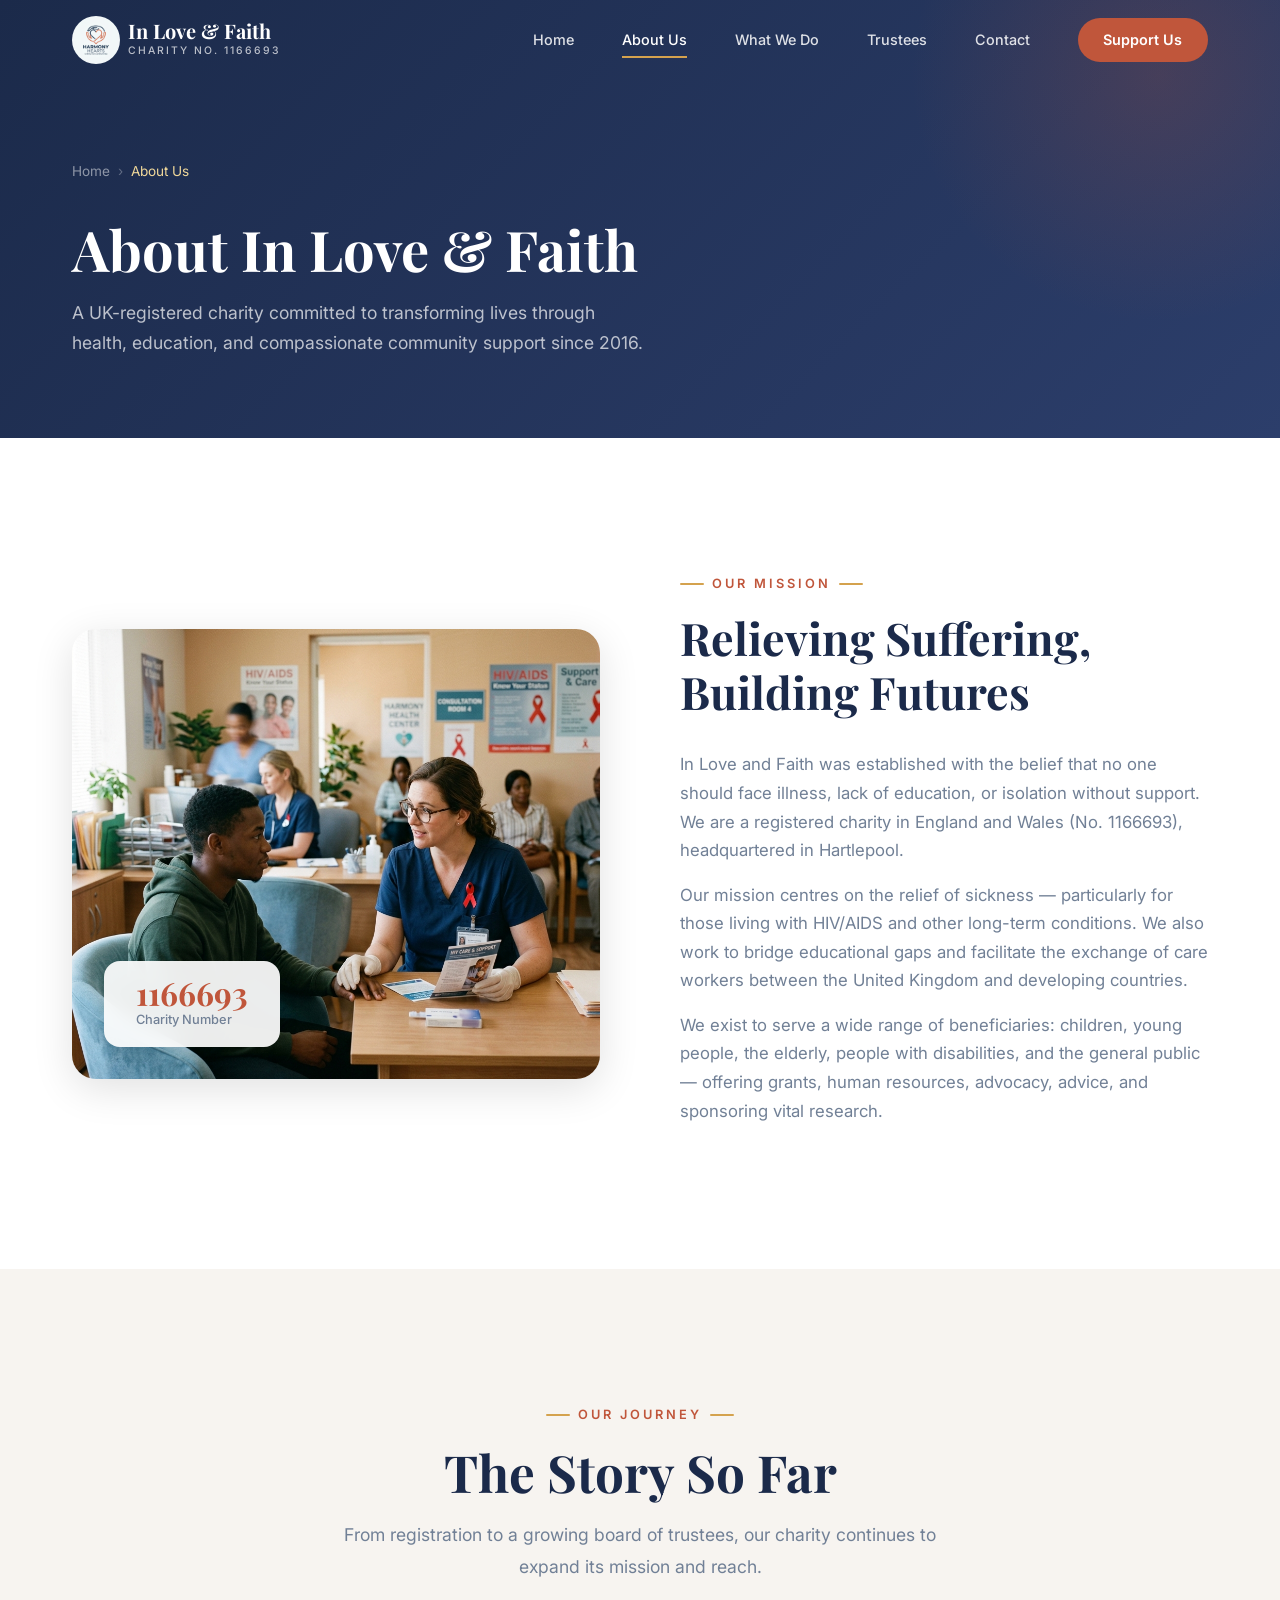
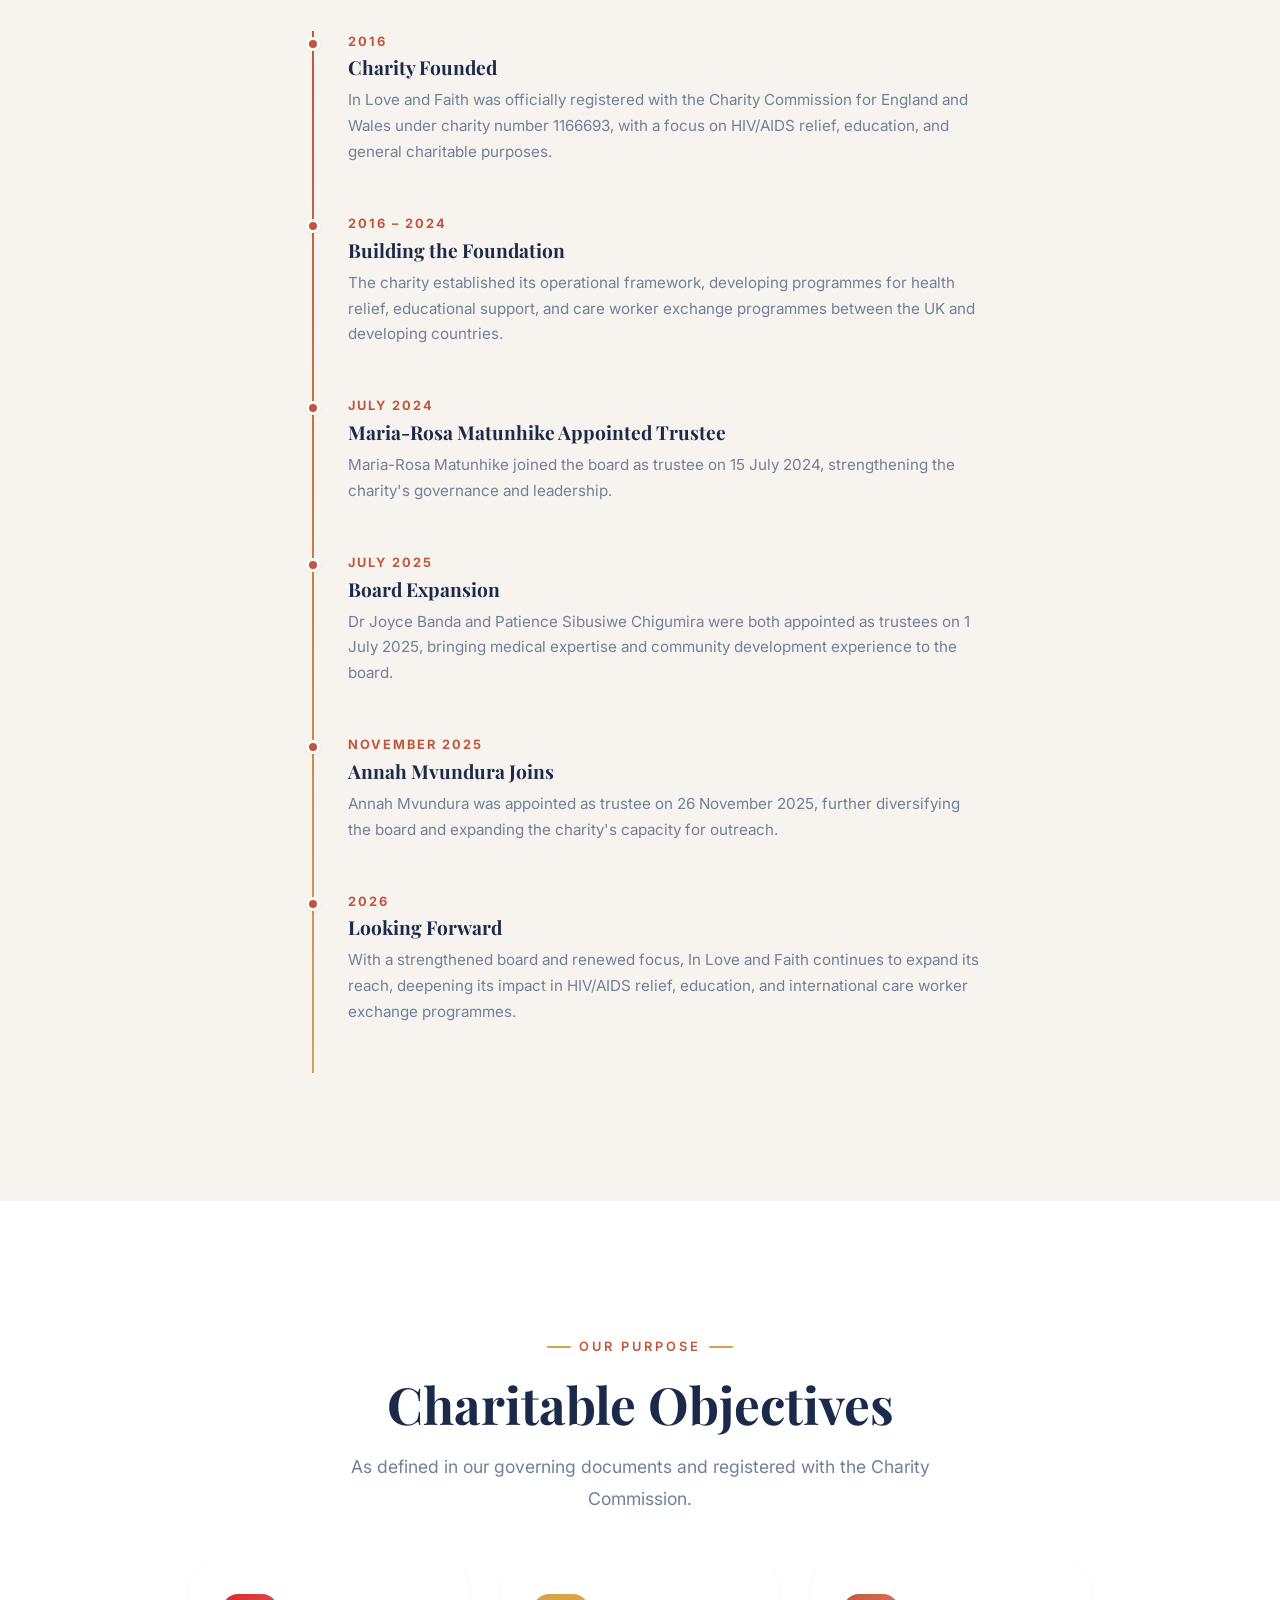
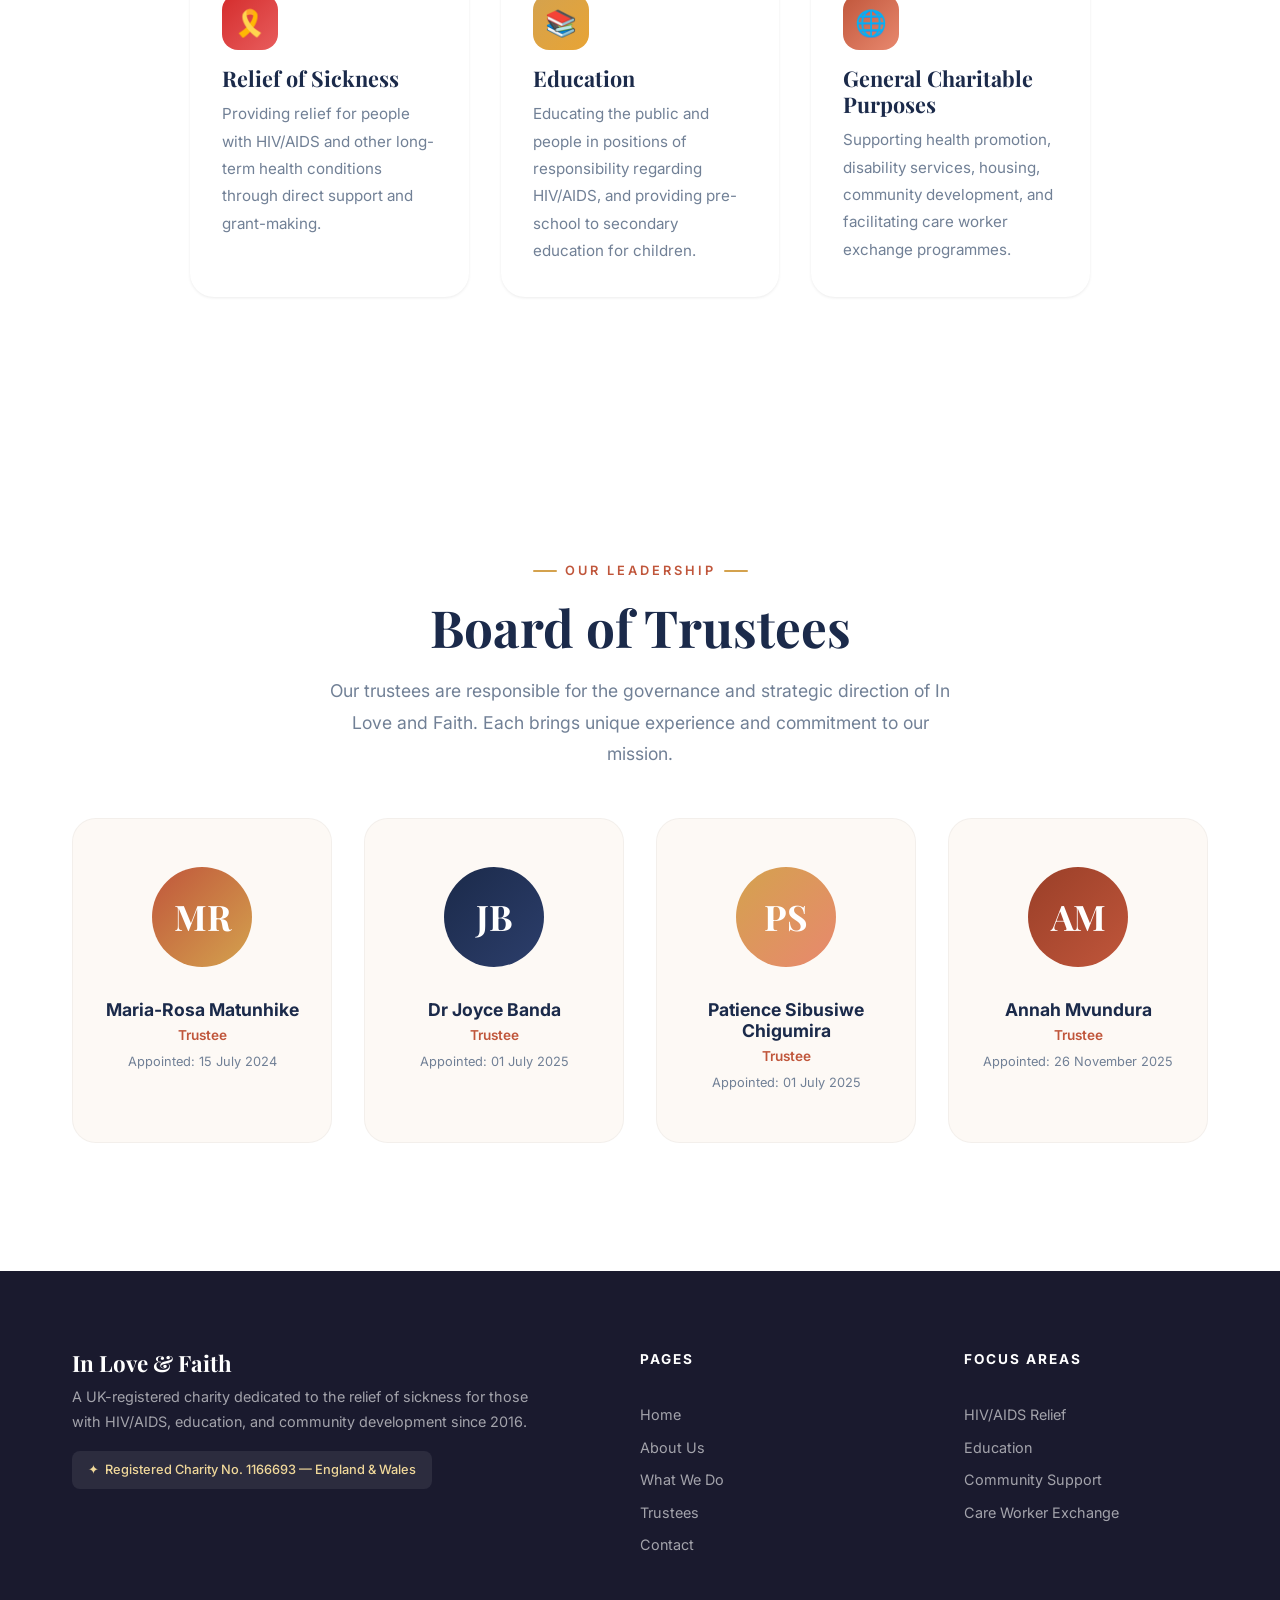
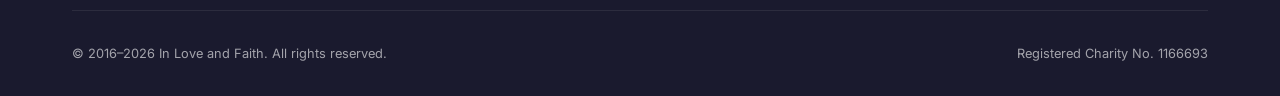
==== about.html @ b2161f46 "first commit" ====
<!DOCTYPE html>
<html lang="en">
<head>
  <meta charset="UTF-8">
  <meta name="viewport" content="width=device-width, initial-scale=1.0">
  <title>About Us — In Love and Faith | Charity 1166693</title>
  <meta name="description" content="Learn about In Love and Faith, a UK-registered charity (No. 1166693) founded in 2016, dedicated to HIV/AIDS relief, education, and community development.">
  <link rel="icon" href="images/logo.png" type="image/png">
  <link rel="stylesheet" href="css/style.css">
</head>
<body>

  <!-- ========== HEADER ========== -->
  <header class="header scrolled" id="header">
    <div class="container">
      <a href="index.html" class="logo">
        <img src="images/logo.png" alt="In Love and Faith Logo">
        <span class="logo-text">
          <span class="logo-name">In Love &amp; Faith</span>
          <span class="logo-tagline">Charity No. 1166693</span>
        </span>
      </a>

      <nav class="nav-links" id="nav-links">
        <a href="index.html">Home</a>
        <a href="about.html" class="active">About Us</a>
        <a href="index.html#what-we-do">What We Do</a>
        <a href="index.html#trustees">Trustees</a>
        <a href="contact.html">Contact</a>
        <a href="contact.html" class="nav-cta">Support Us</a>
      </nav>

      <div class="hamburger" id="hamburger" aria-label="Toggle navigation">
        <span></span>
        <span></span>
        <span></span>
      </div>
    </div>
  </header>

  <!-- ========== PAGE HERO ========== -->
  <section class="page-hero">
    <div class="container">
      <div class="breadcrumb">
        <a href="index.html">Home</a>
        <span class="sep">›</span>
        <span class="current">About Us</span>
      </div>
      <h1>About In Love &amp; Faith</h1>
      <p>A UK-registered charity committed to transforming lives through health, education, and compassionate community support since 2016.</p>
    </div>
  </section>

  <!-- ========== MISSION ========== -->
  <section class="about section-padding">
    <div class="container">
      <div class="about-grid">
        <div class="about-image fade-in-left">
          <img src="images/health-relief.png" alt="Healthcare workers providing HIV/AIDS support">
          <div class="about-image-badge">
            <div class="number">1166693</div>
            <div class="label">Charity Number</div>
          </div>
        </div>

        <div class="about-text fade-in-right">
          <span class="section-label">Our Mission</span>
          <h2>Relieving Suffering, Building Futures</h2>
          <p>In Love and Faith was established with the belief that no one should face illness, lack of education, or isolation without support. We are a registered charity in England and Wales (No. 1166693), headquartered in Hartlepool.</p>

          <p>Our mission centres on the relief of sickness — particularly for those living with HIV/AIDS and other long-term conditions. We also work to bridge educational gaps and facilitate the exchange of care workers between the United Kingdom and developing countries.</p>

          <p>We exist to serve a wide range of beneficiaries: children, young people, the elderly, people with disabilities, and the general public — offering grants, human resources, advocacy, advice, and sponsoring vital research.</p>
        </div>
      </div>
    </div>
  </section>

  <!-- ========== OUR STORY TIMELINE ========== -->
  <section class="section-padding" style="background: var(--clr-light);">
    <div class="container">
      <div class="text-center">
        <span class="section-label">Our Journey</span>
        <h2 class="section-title">The Story So Far</h2>
        <p class="section-subtitle">From registration to a growing board of trustees, our charity continues to expand its mission and reach.</p>
      </div>

      <div style="max-width: 680px; margin: 0 auto;">
        <div class="timeline">
          <div class="timeline-item fade-in">
            <div class="year">2016</div>
            <h3>Charity Founded</h3>
            <p>In Love and Faith was officially registered with the Charity Commission for England and Wales under charity number 1166693, with a focus on HIV/AIDS relief, education, and general charitable purposes.</p>
          </div>

          <div class="timeline-item fade-in">
            <div class="year">2016 – 2024</div>
            <h3>Building the Foundation</h3>
            <p>The charity established its operational framework, developing programmes for health relief, educational support, and care worker exchange programmes between the UK and developing countries.</p>
          </div>

          <div class="timeline-item fade-in">
            <div class="year">July 2024</div>
            <h3>Maria-Rosa Matunhike Appointed Trustee</h3>
            <p>Maria-Rosa Matunhike joined the board as trustee on 15 July 2024, strengthening the charity's governance and leadership.</p>
          </div>

          <div class="timeline-item fade-in">
            <div class="year">July 2025</div>
            <h3>Board Expansion</h3>
            <p>Dr Joyce Banda and Patience Sibusiwe Chigumira were both appointed as trustees on 1 July 2025, bringing medical expertise and community development experience to the board.</p>
          </div>

          <div class="timeline-item fade-in">
            <div class="year">November 2025</div>
            <h3>Annah Mvundura Joins</h3>
            <p>Annah Mvundura was appointed as trustee on 26 November 2025, further diversifying the board and expanding the charity's capacity for outreach.</p>
          </div>

          <div class="timeline-item fade-in">
            <div class="year">2026</div>
            <h3>Looking Forward</h3>
            <p>With a strengthened board and renewed focus, In Love and Faith continues to expand its reach, deepening its impact in HIV/AIDS relief, education, and international care worker exchange programmes.</p>
          </div>
        </div>
      </div>
    </div>
  </section>

  <!-- ========== CHARITABLE OBJECTIVES ========== -->
  <section class="section-padding" style="background: var(--clr-white);">
    <div class="container">
      <div class="text-center">
        <span class="section-label">Our Purpose</span>
        <h2 class="section-title">Charitable Objectives</h2>
        <p class="section-subtitle">As defined in our governing documents and registered with the Charity Commission.</p>
      </div>

      <div class="pillars-grid stagger-children" style="max-width: 900px; margin: 0 auto;">
        <div class="pillar-card fade-in" style="overflow: visible;">
          <div class="pillar-card-body" style="padding-top: var(--space-lg);">
            <div style="width:56px;height:56px;border-radius:16px;background:linear-gradient(135deg,var(--clr-red-ribbon),#e85d5d);display:flex;align-items:center;justify-content:center;font-size:1.6rem;margin-bottom:var(--space-md);color:#fff;">🎗️</div>
            <h3>Relief of Sickness</h3>
            <p>Providing relief for people with HIV/AIDS and other long-term health conditions through direct support and grant-making.</p>
          </div>
        </div>

        <div class="pillar-card fade-in" style="overflow: visible;">
          <div class="pillar-card-body" style="padding-top: var(--space-lg);">
            <div style="width:56px;height:56px;border-radius:16px;background:linear-gradient(135deg,var(--clr-gold),#E8A435);display:flex;align-items:center;justify-content:center;font-size:1.6rem;margin-bottom:var(--space-md);color:#fff;">📚</div>
            <h3>Education</h3>
            <p>Educating the public and people in positions of responsibility regarding HIV/AIDS, and providing pre-school to secondary education for children.</p>
          </div>
        </div>

        <div class="pillar-card fade-in" style="overflow: visible;">
          <div class="pillar-card-body" style="padding-top: var(--space-lg);">
            <div style="width:56px;height:56px;border-radius:16px;background:linear-gradient(135deg,var(--clr-terracotta),var(--clr-terracotta-lt));display:flex;align-items:center;justify-content:center;font-size:1.6rem;margin-bottom:var(--space-md);color:#fff;">🌐</div>
            <h3>General Charitable Purposes</h3>
            <p>Supporting health promotion, disability services, housing, community development, and facilitating care worker exchange programmes.</p>
          </div>
        </div>
      </div>
    </div>
  </section>

  <!-- ========== TRUSTEES (DETAILED) ========== -->
  <section class="trustees section-padding" id="trustees">
    <div class="container">
      <div class="text-center">
        <span class="section-label">Our Leadership</span>
        <h2 class="section-title">Board of Trustees</h2>
        <p class="section-subtitle">Our trustees are responsible for the governance and strategic direction of In Love and Faith. Each brings unique experience and commitment to our mission.</p>
      </div>

      <div class="trustees-grid stagger-children">
        <div class="trustee-card fade-in">
          <div class="trustee-avatar t1">MR</div>
          <h3>Maria-Rosa Matunhike</h3>
          <div class="trustee-role">Trustee</div>
          <div class="trustee-date">Appointed: 15 July 2024</div>
        </div>

        <div class="trustee-card fade-in">
          <div class="trustee-avatar t2">JB</div>
          <h3>Dr Joyce Banda</h3>
          <div class="trustee-role">Trustee</div>
          <div class="trustee-date">Appointed: 01 July 2025</div>
        </div>

        <div class="trustee-card fade-in">
          <div class="trustee-avatar t3">PS</div>
          <h3>Patience Sibusiwe Chigumira</h3>
          <div class="trustee-role">Trustee</div>
          <div class="trustee-date">Appointed: 01 July 2025</div>
        </div>

        <div class="trustee-card fade-in">
          <div class="trustee-avatar t4">AM</div>
          <h3>Annah Mvundura</h3>
          <div class="trustee-role">Trustee</div>
          <div class="trustee-date">Appointed: 26 November 2025</div>
        </div>
      </div>
    </div>
  </section>

  <!-- ========== FOOTER ========== -->
  <footer class="footer">
    <div class="container">
      <div class="footer-content">
        <div class="footer-brand">
          <div class="logo-name">In Love &amp; Faith</div>
          <p>A UK-registered charity dedicated to the relief of sickness for those with HIV/AIDS, education, and community development since 2016.</p>
          <div class="charity-badge">
            ✦ &nbsp;Registered Charity No. 1166693 — England &amp; Wales
          </div>
        </div>

        <div class="footer-nav">
          <h4>Pages</h4>
          <div class="footer-links">
            <a href="index.html">Home</a>
            <a href="about.html">About Us</a>
            <a href="index.html#what-we-do">What We Do</a>
            <a href="index.html#trustees">Trustees</a>
            <a href="contact.html">Contact</a>
          </div>
        </div>

        <div class="footer-nav">
          <h4>Focus Areas</h4>
          <div class="footer-links">
            <a href="index.html#what-we-do">HIV/AIDS Relief</a>
            <a href="index.html#what-we-do">Education</a>
            <a href="index.html#what-we-do">Community Support</a>
            <a href="index.html#what-we-do">Care Worker Exchange</a>
          </div>
        </div>
      </div>

      <div class="footer-bottom">
        <p>&copy; 2016–2026 In Love and Faith. All rights reserved.</p>
        <p>Registered Charity No. 1166693</p>
      </div>
    </div>
  </footer>

  <script src="js/main.js"></script>
</body>
</html>
---- css/style.css ----
/* ===================================================
   IN LOVE AND FAITH — Main Stylesheet
   Charity No. 1166693
   =================================================== */

/* ---------- Google Font ---------- */
@import url('https://fonts.googleapis.com/css2?family=Inter:wght@300;400;500;600;700;800;900&family=Playfair+Display:ital,wght@0,400;0,700;1,400&display=swap');

/* ---------- CSS Custom Properties ---------- */
:root {
  /* Brand colours */
  --clr-terracotta:    #C0563B;
  --clr-terracotta-dk: #9A3F28;
  --clr-terracotta-lt: #E8886E;
  --clr-gold:          #D4A24E;
  --clr-gold-lt:       #F0D89A;
  --clr-navy:          #1B2A4A;
  --clr-navy-lt:       #2C3E6B;
  --clr-slate:         #4A5568;
  --clr-light:         #F7F4F0;
  --clr-white:         #FFFFFF;
  --clr-off-white:     #FDF9F5;
  --clr-dark:          #1A1A2E;
  --clr-text:          #2D3748;
  --clr-text-light:    #718096;
  --clr-red-ribbon:    #D42C2C;

  /* Typography */
  --ff-body:    'Inter', -apple-system, BlinkMacSystemFont, sans-serif;
  --ff-heading: 'Playfair Display', Georgia, serif;

  /* Spacing */
  --space-xs:  0.25rem;
  --space-sm:  0.5rem;
  --space-md:  1rem;
  --space-lg:  2rem;
  --space-xl:  3rem;
  --space-2xl: 5rem;
  --space-3xl: 8rem;

  /* Layout */
  --max-width: 1200px;
  --radius-sm: 8px;
  --radius-md: 16px;
  --radius-lg: 24px;
  --radius-xl: 32px;

  /* Shadows */
  --shadow-sm:  0 1px 3px rgba(0,0,0,.08);
  --shadow-md:  0 4px 20px rgba(0,0,0,.1);
  --shadow-lg:  0 10px 40px rgba(0,0,0,.12);
  --shadow-glow: 0 0 30px rgba(192,86,59,.15);

  /* Transitions */
  --ease-out: cubic-bezier(.22,1,.36,1);
  --transition: 0.35s var(--ease-out);
}

/* ---------- Reset & Base ---------- */
*,
*::before,
*::after {
  margin: 0;
  padding: 0;
  box-sizing: border-box;
}

html {
  scroll-behavior: smooth;
  scroll-padding-top: 80px;
  font-size: 16px;
  overflow-x: hidden;
}

body {
  font-family: var(--ff-body);
  color: var(--clr-text);
  background: var(--clr-off-white);
  line-height: 1.7;
  -webkit-font-smoothing: antialiased;
  overflow-x: hidden;
}

*,
*::before,
*::after {
  max-width: 100vw;
}

img {
  max-width: 100%;
  height: auto;
  display: block;
}

a {
  text-decoration: none;
  color: inherit;
  transition: color var(--transition);
}

ul { list-style: none; }

h1, h2, h3, h4, h5, h6 {
  font-family: var(--ff-heading);
  line-height: 1.2;
  color: var(--clr-navy);
}

/* ---------- Utility ---------- */
.container {
  width: 100%;
  max-width: var(--max-width);
  margin: 0 auto;
  padding: 0 var(--space-lg);
}

.section-padding {
  padding: var(--space-3xl) 0;
}

.text-center { text-align: center; }

.section-label {
  display: inline-flex;
  align-items: center;
  gap: var(--space-sm);
  font-family: var(--ff-body);
  font-size: 0.8rem;
  font-weight: 600;
  letter-spacing: 3px;
  text-transform: uppercase;
  color: var(--clr-terracotta);
  margin-bottom: var(--space-md);
}

.section-label::before,
.section-label::after {
  content: '';
  width: 24px;
  height: 2px;
  background: var(--clr-gold);
  border-radius: 2px;
}

.section-title {
  font-size: clamp(2rem, 4.5vw, 3.2rem);
  margin-bottom: var(--space-md);
  color: var(--clr-navy);
}

.section-subtitle {
  font-family: var(--ff-body);
  font-size: 1.1rem;
  font-weight: 400;
  color: var(--clr-text-light);
  max-width: 640px;
  margin: 0 auto var(--space-xl);
  line-height: 1.8;
}

/* ---------- Buttons ---------- */
.btn {
  display: inline-flex;
  align-items: center;
  gap: var(--space-sm);
  padding: 0.85rem 2rem;
  border-radius: 50px;
  font-family: var(--ff-body);
  font-weight: 600;
  font-size: 0.95rem;
  letter-spacing: 0.5px;
  cursor: pointer;
  border: none;
  transition: all var(--transition);
  position: relative;
  overflow: hidden;
}

.btn-primary {
  background: linear-gradient(135deg, var(--clr-terracotta), var(--clr-terracotta-dk));
  color: var(--clr-white);
  box-shadow: 0 4px 15px rgba(192,86,59,.35);
}

.btn-primary:hover {
  transform: translateY(-2px);
  box-shadow: 0 8px 25px rgba(192,86,59,.45);
}

.btn-outline {
  background: transparent;
  color: var(--clr-white);
  border: 2px solid rgba(255,255,255,.5);
}

.btn-outline:hover {
  background: rgba(255,255,255,.15);
  border-color: var(--clr-white);
}

.btn-secondary {
  background: var(--clr-navy);
  color: var(--clr-white);
}

.btn-secondary:hover {
  background: var(--clr-navy-lt);
  transform: translateY(-2px);
}

/* =============================================
   HEADER / NAVIGATION
   ============================================= */
.header {
  position: fixed;
  top: 0;
  left: 0;
  width: 100%;
  z-index: 1000;
  transition: all var(--transition);
  padding: var(--space-md) 0;
}

.header.scrolled {
  background: rgba(255,255,255,.92);
  backdrop-filter: blur(20px);
  -webkit-backdrop-filter: blur(20px);
  box-shadow: var(--shadow-sm);
  padding: var(--space-sm) 0;
}

.header .container {
  display: flex;
  justify-content: space-between;
  align-items: center;
}

.logo {
  display: flex;
  align-items: center;
  gap: var(--space-sm);
  z-index: 1001;
}

.logo img {
  height: 48px;
  width: 48px;
  object-fit: contain;
  border-radius: 50%;
}

.logo-text {
  display: flex;
  flex-direction: column;
}

.logo-name {
  font-family: var(--ff-heading);
  font-size: 1.25rem;
  font-weight: 700;
  color: var(--clr-white);
  line-height: 1.1;
  transition: color var(--transition);
}

.logo-tagline {
  font-size: 0.65rem;
  font-weight: 500;
  letter-spacing: 2px;
  text-transform: uppercase;
  color: rgba(255,255,255,.7);
  transition: color var(--transition);
}

.header.scrolled .logo-name {
  color: var(--clr-navy);
}

.header.scrolled .logo-tagline {
  color: var(--clr-text-light);
}

.nav-links {
  display: flex;
  align-items: center;
  gap: var(--space-xl);
}

.nav-links a {
  font-size: 0.9rem;
  font-weight: 500;
  color: rgba(255,255,255,.85);
  position: relative;
  padding: var(--space-xs) 0;
  transition: color var(--transition);
}

.nav-links a::after {
  content: '';
  position: absolute;
  bottom: -2px;
  left: 0;
  width: 0;
  height: 2px;
  background: var(--clr-gold);
  transition: width var(--transition);
}

.nav-links a:hover,
.nav-links a.active {
  color: var(--clr-white);
}

.nav-links a:hover::after,
.nav-links a.active::after {
  width: 100%;
}

.header.scrolled .nav-links a {
  color: var(--clr-slate);
}

.header.scrolled .nav-links a:hover,
.header.scrolled .nav-links a.active {
  color: var(--clr-terracotta);
}

.nav-cta {
  padding: 0.6rem 1.6rem !important;
  background: var(--clr-terracotta) !important;
  color: var(--clr-white) !important;
  border-radius: 50px;
  font-weight: 600 !important;
}

.nav-cta::after { display: none !important; }

.nav-cta:hover {
  background: var(--clr-terracotta-dk) !important;
  transform: translateY(-1px);
}

/* Mobile hamburger */
.hamburger {
  display: none;
  flex-direction: column;
  gap: 5px;
  cursor: pointer;
  z-index: 1001;
  padding: 8px;
}

.hamburger span {
  display: block;
  width: 26px;
  height: 2.5px;
  background: var(--clr-white);
  border-radius: 3px;
  transition: all var(--transition);
}

.header.scrolled .hamburger span {
  background: var(--clr-navy);
}

.hamburger.active span:nth-child(1) {
  transform: translateY(7.5px) rotate(45deg);
}
.hamburger.active span:nth-child(2) {
  opacity: 0;
}
.hamburger.active span:nth-child(3) {
  transform: translateY(-7.5px) rotate(-45deg);
}

/* =============================================
   HERO SECTION
   ============================================= */
.hero {
  position: relative;
  min-height: 100vh;
  display: flex;
  align-items: center;
  overflow: hidden;
  background: var(--clr-navy);
}

.hero-bg {
  position: absolute;
  inset: 0;
  z-index: 0;
}

.hero-bg img {
  width: 100%;
  height: 100%;
  object-fit: cover;
  filter: brightness(0.4);
}

.hero-overlay {
  position: absolute;
  inset: 0;
  background: linear-gradient(
    135deg,
    rgba(27,42,74,.85) 0%,
    rgba(192,86,59,.4) 100%
  );
  z-index: 1;
}

.hero-content {
  position: relative;
  z-index: 2;
  max-width: 700px;
  padding: var(--space-3xl) 0;
}

.hero-badge {
  display: inline-flex;
  align-items: center;
  gap: var(--space-sm);
  background: rgba(255,255,255,.12);
  backdrop-filter: blur(10px);
  border: 1px solid rgba(255,255,255,.15);
  padding: 0.5rem 1.2rem;
  border-radius: 50px;
  font-size: 0.8rem;
  font-weight: 500;
  color: var(--clr-gold-lt);
  margin-bottom: var(--space-lg);
  letter-spacing: 1px;
}

.hero-badge .dot {
  width: 8px;
  height: 8px;
  background: var(--clr-gold);
  border-radius: 50%;
  animation: pulse-dot 2s infinite;
}

@keyframes pulse-dot {
  0%, 100% { opacity: 1; transform: scale(1); }
  50% { opacity: .5; transform: scale(1.3); }
}

.hero h1 {
  font-size: clamp(2.5rem, 6vw, 4.2rem);
  color: var(--clr-white);
  margin-bottom: var(--space-lg);
  line-height: 1.15;
}

.hero h1 .highlight {
  color: var(--clr-gold-lt);
  position: relative;
}

.hero p {
  font-size: 1.15rem;
  color: rgba(255,255,255,.8);
  line-height: 1.9;
  margin-bottom: var(--space-xl);
  max-width: 560px;
}

.hero-buttons {
  display: flex;
  gap: var(--space-md);
  flex-wrap: wrap;
}

.hero-stats {
  position: relative;
  z-index: 2;
  display: flex;
  gap: var(--space-xl);
  margin-top: var(--space-2xl);
  padding-top: var(--space-xl);
  border-top: 1px solid rgba(255,255,255,.15);
}

.stat-item {
  text-align: center;
}

.stat-number {
  font-family: var(--ff-heading);
  font-size: 2.5rem;
  font-weight: 700;
  color: var(--clr-gold-lt);
  line-height: 1;
  margin-bottom: var(--space-xs);
}

.stat-label {
  font-size: 0.8rem;
  font-weight: 500;
  color: rgba(255,255,255,.6);
  text-transform: uppercase;
  letter-spacing: 1.5px;
}

/* Scroll indicator */
.scroll-indicator {
  position: absolute;
  bottom: 2rem;
  left: 50%;
  transform: translateX(-50%);
  z-index: 2;
  display: flex;
  flex-direction: column;
  align-items: center;
  gap: var(--space-sm);
  color: rgba(255,255,255,.5);
  font-size: 0.7rem;
  letter-spacing: 2px;
  text-transform: uppercase;
  animation: float 3s ease-in-out infinite;
}

.scroll-indicator .mouse {
  width: 24px;
  height: 38px;
  border: 2px solid rgba(255,255,255,.3);
  border-radius: 12px;
  position: relative;
}

.scroll-indicator .mouse::before {
  content: '';
  position: absolute;
  top: 6px;
  left: 50%;
  transform: translateX(-50%);
  width: 3px;
  height: 8px;
  background: rgba(255,255,255,.5);
  border-radius: 3px;
  animation: scroll-wheel 2s ease infinite;
}

@keyframes scroll-wheel {
  0% { transform: translateX(-50%) translateY(0); opacity: 1; }
  100% { transform: translateX(-50%) translateY(12px); opacity: 0; }
}

@keyframes float {
  0%, 100% { transform: translateX(-50%) translateY(0); }
  50% { transform: translateX(-50%) translateY(-8px); }
}

/* =============================================
   ABOUT SECTION
   ============================================= */
.about {
  background: var(--clr-white);
}

.about-grid {
  display: grid;
  grid-template-columns: 1fr 1fr;
  gap: var(--space-2xl);
  align-items: center;
}

.about-image {
  position: relative;
  border-radius: var(--radius-lg);
  overflow: hidden;
  box-shadow: var(--shadow-lg);
}

.about-image img {
  width: 100%;
  height: 450px;
  object-fit: cover;
  transition: transform 0.6s var(--ease-out);
}

.about-image:hover img {
  transform: scale(1.03);
}

.about-image-badge {
  position: absolute;
  bottom: var(--space-lg);
  left: var(--space-lg);
  background: rgba(255,255,255,.92);
  backdrop-filter: blur(10px);
  padding: var(--space-md) var(--space-lg);
  border-radius: var(--radius-md);
  box-shadow: var(--shadow-md);
}

.about-image-badge .number {
  font-family: var(--ff-heading);
  font-size: 2rem;
  font-weight: 700;
  color: var(--clr-terracotta);
  line-height: 1;
}

.about-image-badge .label {
  font-size: 0.8rem;
  color: var(--clr-text-light);
  font-weight: 500;
}

.about-text h2 {
  font-size: clamp(1.8rem, 3.5vw, 2.8rem);
  margin-bottom: var(--space-lg);
}

.about-text p {
  color: var(--clr-text-light);
  margin-bottom: var(--space-md);
  font-size: 1.05rem;
}

.about-features {
  display: grid;
  grid-template-columns: 1fr 1fr;
  gap: var(--space-md);
  margin-top: var(--space-xl);
}

.about-feature {
  display: flex;
  align-items: flex-start;
  gap: var(--space-md);
  padding: var(--space-md);
  border-radius: var(--radius-sm);
  transition: background var(--transition);
}

.about-feature:hover {
  background: var(--clr-light);
}

.about-feature-icon {
  width: 44px;
  height: 44px;
  border-radius: 12px;
  display: flex;
  align-items: center;
  justify-content: center;
  font-size: 1.3rem;
  flex-shrink: 0;
  background: linear-gradient(135deg, var(--clr-terracotta), var(--clr-gold));
  color: var(--clr-white);
}

.about-feature h4 {
  font-family: var(--ff-body);
  font-size: 0.95rem;
  font-weight: 600;
  color: var(--clr-navy);
  margin-bottom: 2px;
}

.about-feature p {
  font-size: 0.85rem;
  margin-bottom: 0;
}

/* =============================================
   WHAT WE DO — PILLARS
   ============================================= */
.pillars {
  background: var(--clr-light);
  position: relative;
}

.pillars-grid {
  display: grid;
  grid-template-columns: repeat(3, 1fr);
  gap: var(--space-lg);
}

.pillar-card {
  background: var(--clr-white);
  border-radius: var(--radius-lg);
  overflow: hidden;
  box-shadow: var(--shadow-sm);
  transition: all var(--transition);
  position: relative;
}

.pillar-card:hover {
  transform: translateY(-8px);
  box-shadow: var(--shadow-lg);
}

.pillar-card-image {
  height: 240px;
  overflow: hidden;
  position: relative;
}

.pillar-card-image img {
  width: 100%;
  height: 100%;
  object-fit: cover;
  transition: transform 0.6s var(--ease-out);
}

.pillar-card:hover .pillar-card-image img {
  transform: scale(1.08);
}

.pillar-card-image .pillar-icon {
  position: absolute;
  bottom: -24px;
  left: var(--space-lg);
  width: 48px;
  height: 48px;
  border-radius: 14px;
  display: flex;
  align-items: center;
  justify-content: center;
  font-size: 1.4rem;
  box-shadow: var(--shadow-md);
  z-index: 2;
  color: var(--clr-white);
}

.pillar-icon.health { background: linear-gradient(135deg, var(--clr-red-ribbon), #e85d5d); }
.pillar-icon.education { background: linear-gradient(135deg, var(--clr-gold), #E8A435); }
.pillar-icon.community { background: linear-gradient(135deg, var(--clr-terracotta), var(--clr-terracotta-lt)); }

.pillar-card-body {
  padding: var(--space-xl) var(--space-lg) var(--space-lg);
}

.pillar-card-body h3 {
  font-size: 1.35rem;
  margin-bottom: var(--space-sm);
}

.pillar-card-body p {
  color: var(--clr-text-light);
  font-size: 0.95rem;
  line-height: 1.8;
}

/* =============================================
   IMPACT / NUMBERS
   ============================================= */
.impact {
  background: linear-gradient(135deg, var(--clr-navy) 0%, var(--clr-navy-lt) 100%);
  position: relative;
  overflow: hidden;
}

.impact::before {
  content: '';
  position: absolute;
  top: -50%;
  right: -20%;
  width: 600px;
  height: 600px;
  border-radius: 50%;
  background: radial-gradient(circle, rgba(192,86,59,.15), transparent 70%);
}

.impact .section-label { color: var(--clr-gold-lt); }
.impact .section-title { color: var(--clr-white); }
.impact .section-subtitle { color: rgba(255,255,255,.6); }

.impact-grid {
  display: grid;
  grid-template-columns: repeat(4, 1fr);
  gap: var(--space-lg);
  position: relative;
  z-index: 1;
}

.impact-item {
  text-align: center;
  padding: var(--space-xl);
  border-radius: var(--radius-md);
  background: rgba(255,255,255,.06);
  border: 1px solid rgba(255,255,255,.08);
  backdrop-filter: blur(10px);
  transition: all var(--transition);
}

.impact-item:hover {
  background: rgba(255,255,255,.1);
  transform: translateY(-4px);
}

.impact-item .icon {
  font-size: 2rem;
  margin-bottom: var(--space-md);
}

.impact-item .number {
  font-family: var(--ff-heading);
  font-size: 2.8rem;
  font-weight: 700;
  color: var(--clr-gold-lt);
  line-height: 1;
  margin-bottom: var(--space-sm);
}

.impact-item .label {
  font-size: 0.85rem;
  color: rgba(255,255,255,.6);
  font-weight: 500;
  text-transform: uppercase;
  letter-spacing: 1px;
}

/* =============================================
   TRUSTEES SECTION
   ============================================= */
.trustees {
  background: var(--clr-white);
}

.trustees-grid {
  display: grid;
  grid-template-columns: repeat(4, 1fr);
  gap: var(--space-lg);
}

.trustee-card {
  text-align: center;
  padding: var(--space-xl) var(--space-lg);
  border-radius: var(--radius-lg);
  background: var(--clr-off-white);
  border: 1px solid rgba(0,0,0,.04);
  transition: all var(--transition);
}

.trustee-card:hover {
  transform: translateY(-6px);
  box-shadow: var(--shadow-lg);
  background: var(--clr-white);
}

.trustee-avatar {
  width: 100px;
  height: 100px;
  border-radius: 50%;
  margin: 0 auto var(--space-lg);
  display: flex;
  align-items: center;
  justify-content: center;
  font-size: 2.2rem;
  font-family: var(--ff-heading);
  font-weight: 700;
  color: var(--clr-white);
  position: relative;
}

.trustee-avatar::after {
  content: '';
  position: absolute;
  inset: -4px;
  border-radius: 50%;
  border: 2px dashed var(--clr-gold);
  opacity: 0;
  transition: opacity var(--transition);
}

.trustee-card:hover .trustee-avatar::after {
  opacity: 1;
}

.trustee-avatar.t1 { background: linear-gradient(135deg, var(--clr-terracotta), var(--clr-gold)); }
.trustee-avatar.t2 { background: linear-gradient(135deg, var(--clr-navy), var(--clr-navy-lt)); }
.trustee-avatar.t3 { background: linear-gradient(135deg, var(--clr-gold), var(--clr-terracotta-lt)); }
.trustee-avatar.t4 { background: linear-gradient(135deg, var(--clr-terracotta-dk), var(--clr-terracotta)); }

.trustee-card h3 {
  font-family: var(--ff-body);
  font-size: 1.1rem;
  font-weight: 700;
  color: var(--clr-navy);
  margin-bottom: var(--space-xs);
}

.trustee-role {
  font-size: 0.85rem;
  color: var(--clr-terracotta);
  font-weight: 600;
  margin-bottom: var(--space-xs);
}

.trustee-date {
  font-size: 0.8rem;
  color: var(--clr-text-light);
}

/* =============================================
   CONTACT STRIP
   ============================================= */
.contact {
  background: var(--clr-light);
}

.contact-grid {
  display: grid;
  grid-template-columns: repeat(3, 1fr);
  gap: var(--space-lg);
}

.contact-card {
  background: var(--clr-white);
  border-radius: var(--radius-md);
  padding: var(--space-xl);
  text-align: center;
  box-shadow: var(--shadow-sm);
  transition: all var(--transition);
}

.contact-card:hover {
  transform: translateY(-4px);
  box-shadow: var(--shadow-md);
}

.contact-icon {
  width: 60px;
  height: 60px;
  border-radius: 50%;
  margin: 0 auto var(--space-md);
  display: flex;
  align-items: center;
  justify-content: center;
  font-size: 1.5rem;
  background: linear-gradient(135deg, rgba(192,86,59,.1), rgba(212,162,78,.1));
  color: var(--clr-terracotta);
}

.contact-card h3 {
  font-family: var(--ff-body);
  font-size: 1rem;
  font-weight: 700;
  color: var(--clr-navy);
  margin-bottom: var(--space-sm);
}

.contact-card p {
  font-size: 0.95rem;
  color: var(--clr-text-light);
  line-height: 1.7;
}

.contact-card a {
  color: var(--clr-terracotta);
  font-weight: 500;
}

.contact-card a:hover {
  color: var(--clr-terracotta-dk);
}

/* =============================================
   FOOTER
   ============================================= */
.footer {
  background: var(--clr-dark);
  color: rgba(255,255,255,.6);
  padding: var(--space-2xl) 0 var(--space-lg);
}

.footer-content {
  display: grid;
  grid-template-columns: 2fr 1fr 1fr;
  gap: var(--space-2xl);
  padding-bottom: var(--space-xl);
  border-bottom: 1px solid rgba(255,255,255,.08);
}

.footer-brand .logo-name {
  color: var(--clr-white);
  font-size: 1.4rem;
  margin-bottom: var(--space-sm);
}

.footer-brand p {
  font-size: 0.9rem;
  line-height: 1.8;
  margin-bottom: var(--space-md);
}

.charity-badge {
  display: inline-flex;
  align-items: center;
  gap: var(--space-sm);
  background: rgba(255,255,255,.08);
  padding: 0.5rem 1rem;
  border-radius: var(--radius-sm);
  font-size: 0.8rem;
  color: var(--clr-gold-lt);
  font-weight: 500;
}

.footer h4 {
  font-family: var(--ff-body);
  font-size: 0.85rem;
  font-weight: 700;
  text-transform: uppercase;
  letter-spacing: 2px;
  color: var(--clr-white);
  margin-bottom: var(--space-lg);
}

.footer-links a {
  display: block;
  padding: var(--space-xs) 0;
  font-size: 0.9rem;
  transition: all var(--transition);
}

.footer-links a:hover {
  color: var(--clr-gold-lt);
  transform: translateX(4px);
}

.footer-bottom {
  display: flex;
  justify-content: space-between;
  align-items: center;
  padding-top: var(--space-lg);
  font-size: 0.8rem;
}

/* =============================================
   SCROLL ANIMATIONS
   ============================================= */
.fade-in {
  opacity: 0;
  transform: translateY(30px);
  transition: opacity 0.8s var(--ease-out), transform 0.8s var(--ease-out);
}

.fade-in.visible {
  opacity: 1;
  transform: translateY(0);
}

.fade-in-left {
  opacity: 0;
  transform: translateX(-40px);
  transition: opacity 0.8s var(--ease-out), transform 0.8s var(--ease-out);
}

.fade-in-left.visible {
  opacity: 1;
  transform: translateX(0);
}

.fade-in-right {
  opacity: 0;
  transform: translateX(40px);
  transition: opacity 0.8s var(--ease-out), transform 0.8s var(--ease-out);
}

.fade-in-right.visible {
  opacity: 1;
  transform: translateX(0);
}

/* Stagger children */
.stagger-children > *:nth-child(1) { transition-delay: 0.05s; }
.stagger-children > *:nth-child(2) { transition-delay: 0.1s; }
.stagger-children > *:nth-child(3) { transition-delay: 0.15s; }
.stagger-children > *:nth-child(4) { transition-delay: 0.2s; }

/* =============================================
   RESPONSIVE
   ============================================= */
@media (max-width: 1024px) {
  .about-grid { grid-template-columns: 1fr; gap: var(--space-xl); }
  .about-image img { height: 350px; }
  .pillars-grid { grid-template-columns: 1fr 1fr; }
  .impact-grid { grid-template-columns: repeat(2, 1fr); }
  .trustees-grid { grid-template-columns: repeat(2, 1fr); }
  .footer-content { grid-template-columns: 1fr 1fr; }
}

@media (max-width: 768px) {
  .nav-links {
    position: fixed;
    top: 0;
    left: -100%;
    width: 85%;
    max-width: 340px;
    height: 100vh;
    height: 100dvh;
    background: linear-gradient(180deg, var(--clr-dark) 0%, var(--clr-navy) 100%);
    flex-direction: column;
    justify-content: flex-start;
    align-items: flex-start;
    padding: 6rem var(--space-xl) var(--space-xl);
    gap: 0;
    transition: left var(--transition);
    box-shadow: 10px 0 50px rgba(0,0,0,.4);
    z-index: 1000;
    overflow-y: auto;
  }

  .nav-links.open {
    left: 0;
  }

  /* Backdrop overlay */
  .nav-links::before {
    content: '';
    position: fixed;
    top: 0;
    left: 0;
    width: 100vw;
    height: 100vh;
    background: rgba(0,0,0,.5);
    opacity: 0;
    pointer-events: none;
    transition: opacity var(--transition);
    z-index: -1;
  }

  .nav-links.open::before {
    opacity: 1;
    pointer-events: auto;
  }

  .nav-links a {
    display: flex;
    align-items: center;
    width: 100%;
    font-size: 1.05rem;
    font-weight: 500;
    color: rgba(255,255,255,.7);
    padding: 0.9rem 0;
    border-bottom: 1px solid rgba(255,255,255,.06);
    transition: all var(--transition);
  }

  .nav-links a:hover,
  .nav-links a.active {
    color: var(--clr-white);
    padding-left: var(--space-sm);
    border-bottom-color: rgba(255,255,255,.12);
  }

  .nav-links a.active::before {
    content: '';
    width: 4px;
    height: 4px;
    border-radius: 50%;
    background: var(--clr-terracotta);
    margin-right: var(--space-sm);
    flex-shrink: 0;
  }

  .nav-links a.nav-cta {
    margin-top: var(--space-lg);
    justify-content: center;
    border-bottom: none;
    padding: 0.75rem 1.5rem !important;
    border-radius: 50px;
    background: linear-gradient(135deg, var(--clr-terracotta), var(--clr-terracotta-dk)) !important;
    font-weight: 600 !important;
  }

  /* Charity info at bottom of nav */
  .nav-links::after {
    content: 'Charity No. 1166693 · England & Wales';
    display: block;
    margin-top: auto;
    padding-top: var(--space-xl);
    font-size: 0.68rem;
    color: rgba(255,255,255,.25);
    letter-spacing: 0.5px;
    line-height: 1.5;
  }

  .hamburger {
    display: flex;
  }

  .hero-content { padding: 8rem 0 var(--space-2xl); }
  .hero h1 { font-size: 2.2rem; }
  .hero-stats { flex-wrap: wrap; gap: var(--space-lg); }
  .pillars-grid { grid-template-columns: 1fr; max-width: 480px; margin: 0 auto; }
  .impact-grid { grid-template-columns: 1fr 1fr; }
  .trustees-grid { grid-template-columns: 1fr 1fr; }
  .contact-grid { grid-template-columns: 1fr; max-width: 480px; margin: 0 auto; }
  .footer-content { grid-template-columns: 1fr; gap: var(--space-xl); }
  .footer-bottom { flex-direction: column; gap: var(--space-sm); text-align: center; }
  .section-padding { padding: var(--space-2xl) 0; }
}

@media (max-width: 480px) {
  .hero h1 { font-size: 1.8rem; }
  .hero p { font-size: 1rem; }
  .hero-buttons { flex-direction: column; }
  .hero-buttons .btn { width: 100%; justify-content: center; }
  .hero-stats { justify-content: center; }
  .about-features { grid-template-columns: 1fr; }
  .impact-grid { grid-template-columns: 1fr; }
  .trustees-grid { grid-template-columns: 1fr; max-width: 320px; margin: 0 auto; }
}

/* =============================================
   PAGE-SPECIFIC: ABOUT PAGE
   ============================================= */
.page-hero {
  padding: 10rem 0 var(--space-2xl);
  background: linear-gradient(135deg, var(--clr-navy) 0%, var(--clr-navy-lt) 100%);
  position: relative;
  overflow: hidden;
}

.page-hero::before {
  content: '';
  position: absolute;
  top: -40%;
  right: -10%;
  width: 500px;
  height: 500px;
  border-radius: 50%;
  background: radial-gradient(circle, rgba(192,86,59,.2), transparent 70%);
}

.page-hero h1 {
  color: var(--clr-white);
  font-size: clamp(2rem, 5vw, 3.5rem);
  margin-bottom: var(--space-md);
}

.page-hero p {
  color: rgba(255,255,255,.7);
  font-size: 1.1rem;
  max-width: 580px;
}

.breadcrumb {
  display: flex;
  align-items: center;
  gap: var(--space-sm);
  margin-bottom: var(--space-lg);
  font-size: 0.85rem;
}

.breadcrumb a { color: rgba(255,255,255,.5); }
.breadcrumb a:hover { color: var(--clr-gold-lt); }
.breadcrumb .sep { color: rgba(255,255,255,.3); }
.breadcrumb .current { color: var(--clr-gold-lt); }

/* Timeline */
.timeline {
  position: relative;
  padding-left: var(--space-xl);
}

.timeline::before {
  content: '';
  position: absolute;
  left: 12px;
  top: 0;
  bottom: 0;
  width: 2px;
  background: linear-gradient(to bottom, var(--clr-terracotta), var(--clr-gold));
}

.timeline-item {
  position: relative;
  padding-bottom: var(--space-xl);
}

.timeline-item::before {
  content: '';
  position: absolute;
  left: calc(-1 * var(--space-xl) + 6px);
  top: 6px;
  width: 14px;
  height: 14px;
  border-radius: 50%;
  background: var(--clr-terracotta);
  border: 3px solid var(--clr-white);
  box-shadow: var(--shadow-sm);
}

.timeline-item .year {
  font-family: var(--ff-body);
  font-size: 0.8rem;
  font-weight: 700;
  color: var(--clr-terracotta);
  text-transform: uppercase;
  letter-spacing: 2px;
  margin-bottom: var(--space-xs);
}

.timeline-item h3 {
  font-size: 1.2rem;
  margin-bottom: var(--space-sm);
}

.timeline-item p {
  color: var(--clr-text-light);
  font-size: 0.95rem;
}

/* =============================================
   CONTACT PAGE SPECIFICS
   ============================================= */
.contact-page-grid {
  display: grid;
  grid-template-columns: 1fr 1fr;
  gap: var(--space-2xl);
  align-items: start;
}

.contact-info-list {
  display: flex;
  flex-direction: column;
  gap: var(--space-lg);
}

.contact-info-item {
  display: flex;
  gap: var(--space-md);
  align-items: flex-start;
}

.contact-info-item .icon-wrap {
  width: 50px;
  height: 50px;
  border-radius: 14px;
  background: linear-gradient(135deg, rgba(192,86,59,.1), rgba(212,162,78,.1));
  display: flex;
  align-items: center;
  justify-content: center;
  font-size: 1.2rem;
  flex-shrink: 0;
}

.contact-info-item h4 {
  font-family: var(--ff-body);
  font-size: 0.95rem;
  font-weight: 700;
  color: var(--clr-navy);
  margin-bottom: 4px;
}

.contact-info-item p {
  font-size: 0.9rem;
  color: var(--clr-text-light);
}

.registration-card {
  background: linear-gradient(135deg, var(--clr-navy), var(--clr-navy-lt));
  border-radius: var(--radius-lg);
  padding: var(--space-xl);
  color: var(--clr-white);
}

.registration-card h3 {
  color: var(--clr-white);
  font-size: 1.4rem;
  margin-bottom: var(--space-md);
}

.registration-card p {
  color: rgba(255,255,255,.7);
  margin-bottom: var(--space-sm);
}

.registration-card .reg-number {
  font-family: var(--ff-heading);
  font-size: 2rem;
  color: var(--clr-gold-lt);
  font-weight: 700;
}

@media (max-width: 768px) {
  .contact-page-grid { grid-template-columns: 1fr; }
}
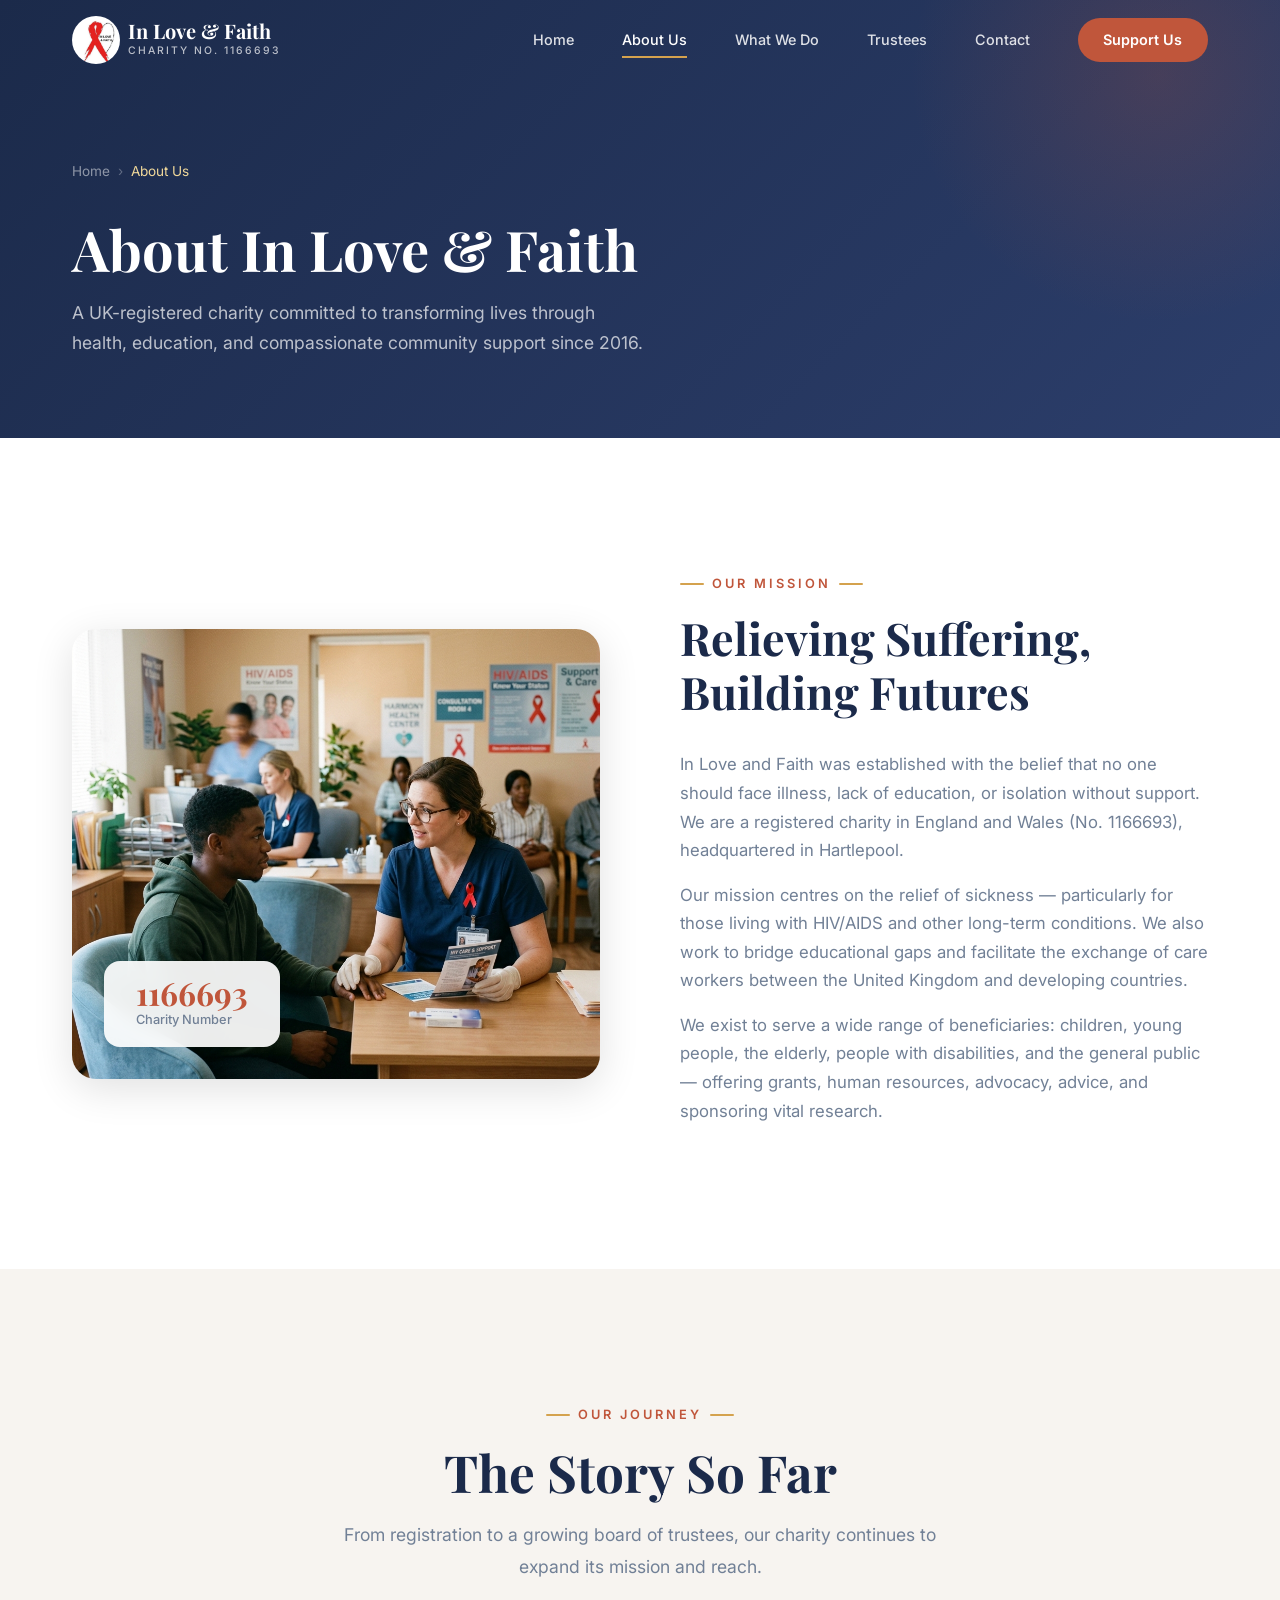
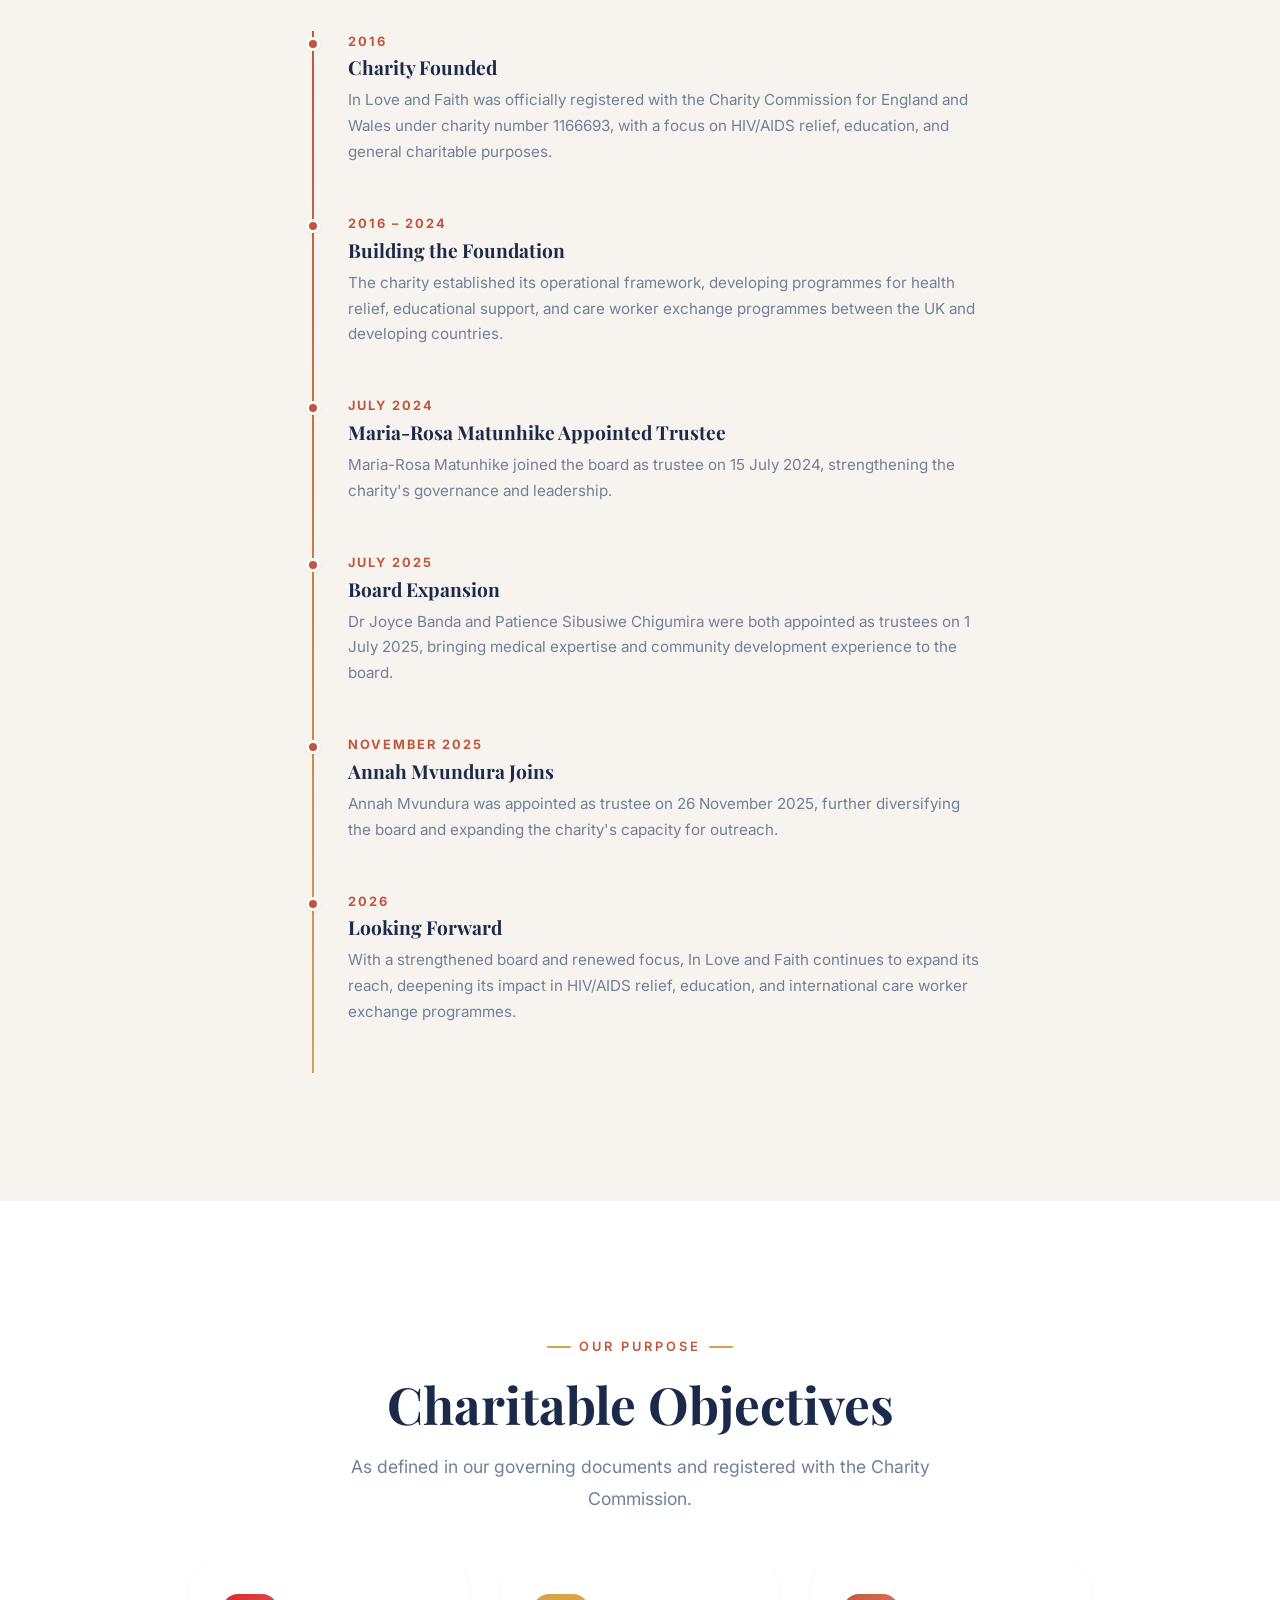
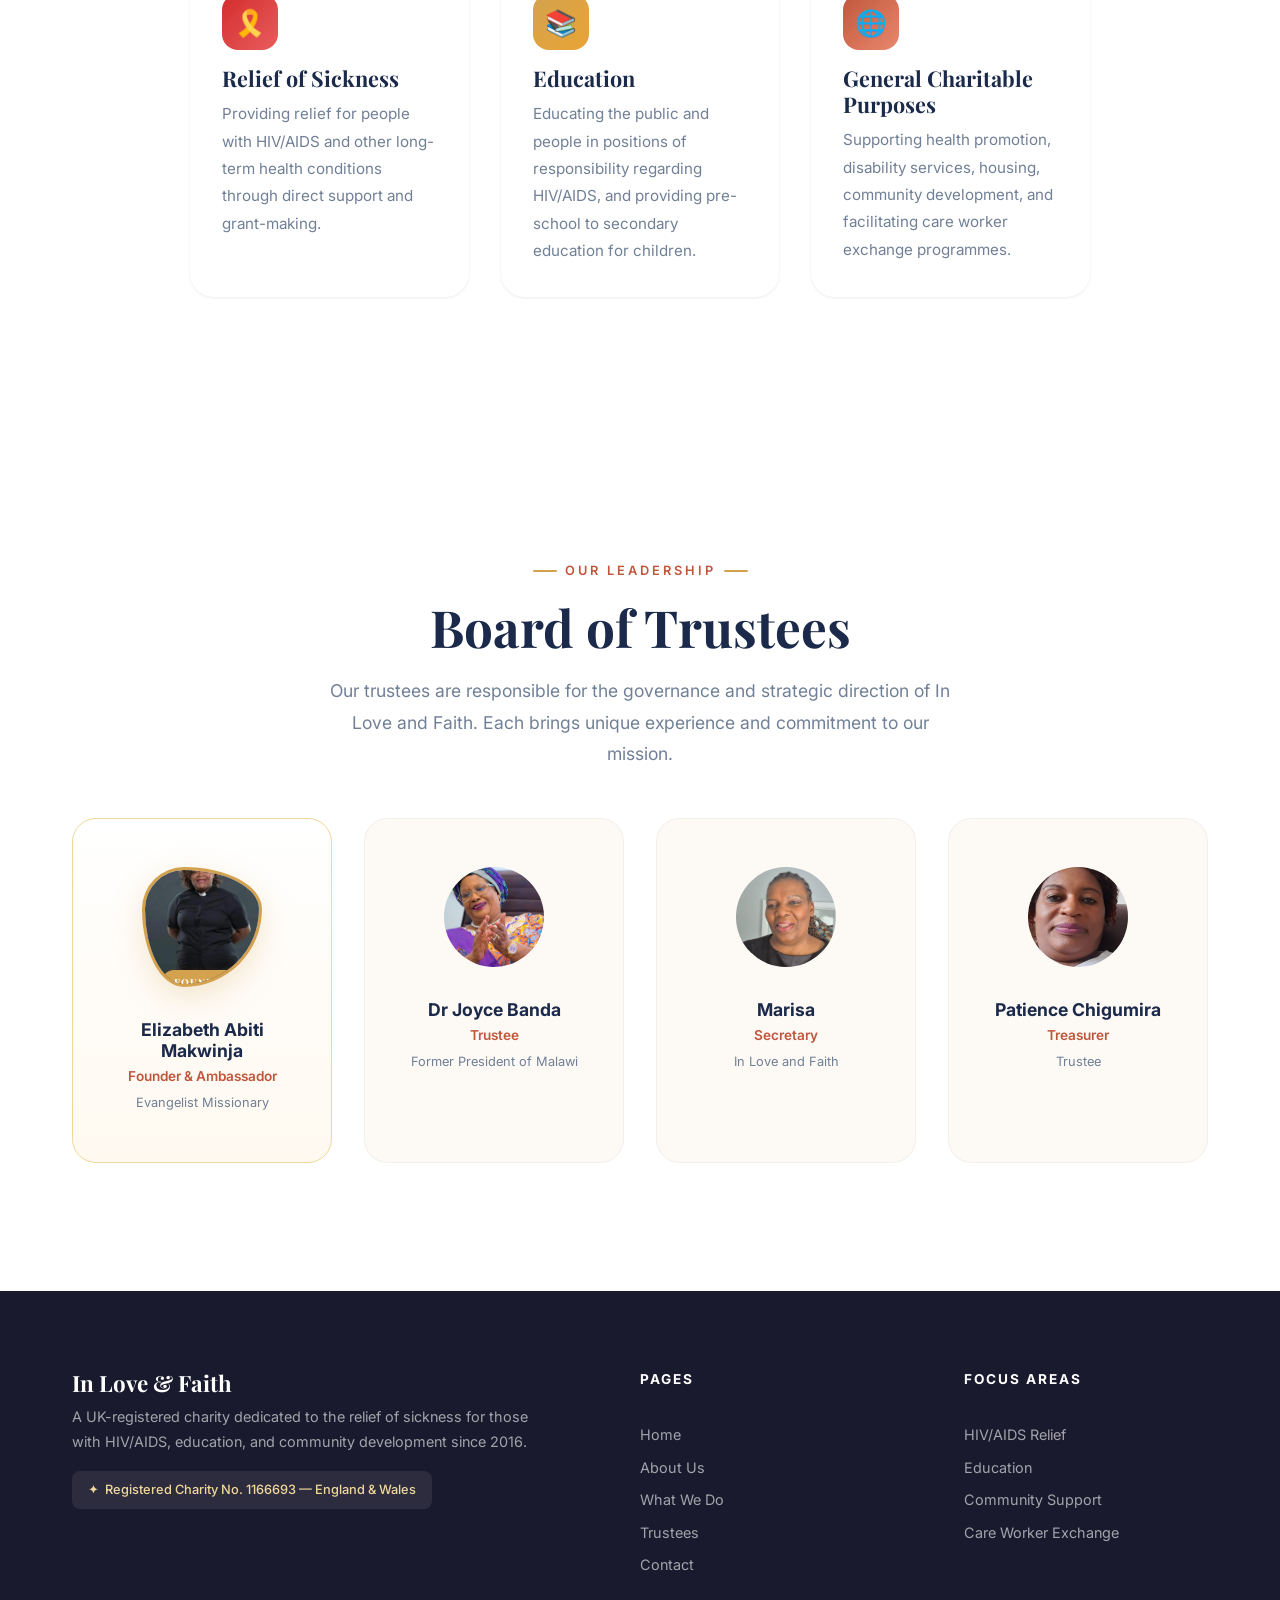
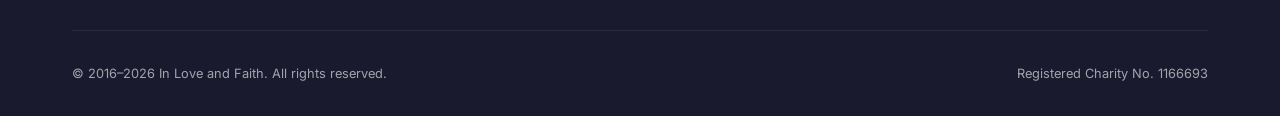
==== commit 44459f24: "feat: implement dynamic trustees section with image support and update site-wide trustee profiles" ====
--- a/about.html
+++ b/about.html
@@ -174,32 +174,40 @@
       </div>
 
       <div class="trustees-grid stagger-children">
+        <div class="trustee-card trustee-card--featured fade-in">
+          <div class="trustee-avatar">
+            <img src="images/img1.jpeg" alt="Elizabeth Abiti Makwinja">
+          </div>
+          <h3>Elizabeth Abiti Makwinja</h3>
+          <div class="trustee-role">Founder &amp; Ambassador</div>
+          <div class="trustee-date">Evangelist Missionary</div>
+        </div>
+
         <div class="trustee-card fade-in">
-          <div class="trustee-avatar t1">MR</div>
-          <h3>Maria-Rosa Matunhike</h3>
-          <div class="trustee-role">Trustee</div>
-          <div class="trustee-date">Appointed: 15 July 2024</div>
-        </div>
-
-        <div class="trustee-card fade-in">
-          <div class="trustee-avatar t2">JB</div>
+          <div class="trustee-avatar">
+            <img src="images/img2.jpeg" alt="Dr Joyce Banda">
+          </div>
           <h3>Dr Joyce Banda</h3>
           <div class="trustee-role">Trustee</div>
-          <div class="trustee-date">Appointed: 01 July 2025</div>
+          <div class="trustee-date">Former President of Malawi</div>
         </div>
 
         <div class="trustee-card fade-in">
-          <div class="trustee-avatar t3">PS</div>
-          <h3>Patience Sibusiwe Chigumira</h3>
-          <div class="trustee-role">Trustee</div>
-          <div class="trustee-date">Appointed: 01 July 2025</div>
+          <div class="trustee-avatar">
+            <img src="images/img3.jpeg" alt="Marisa">
+          </div>
+          <h3>Marisa</h3>
+          <div class="trustee-role">Secretary</div>
+          <div class="trustee-date">In Love and Faith</div>
         </div>
 
         <div class="trustee-card fade-in">
-          <div class="trustee-avatar t4">AM</div>
-          <h3>Annah Mvundura</h3>
-          <div class="trustee-role">Trustee</div>
-          <div class="trustee-date">Appointed: 26 November 2025</div>
+          <div class="trustee-avatar">
+            <img src="images/img4.jpeg" alt="Patience Chigumira">
+          </div>
+          <h3>Patience Chigumira</h3>
+          <div class="trustee-role">Treasurer</div>
+          <div class="trustee-date">Trustee</div>
         </div>
       </div>
     </div>
--- a/css/style.css
+++ b/css/style.css
@@ -856,6 +856,75 @@
   font-weight: 700;
   color: var(--clr-white);
   position: relative;
+  overflow: hidden; /* For images */
+}
+
+.trustee-avatar img {
+  width: 100%;
+  height: 100%;
+  object-fit: cover;
+  transition: transform 0.5s ease;
+}
+
+.trustee-card:hover .trustee-avatar img {
+  transform: scale(1.1);
+}
+
+.trustee-avatar--rect {
+  width: 140px;
+  height: 180px;
+  border-radius: var(--radius-sm);
+}
+
+/* Featured / CEO Style */
+.trustee-card--featured {
+  grid-column: span 1;
+  background: linear-gradient(to bottom, var(--clr-white), #fff9f0);
+  border: 1px solid var(--clr-gold-lt);
+  transform: scale(1.05);
+  z-index: 10;
+}
+
+.trustee-card--featured .trustee-avatar {
+  width: 120px;
+  height: 120px;
+  border-radius: 35% 65% 65% 35% / 35% 35% 65% 65%; /* Organic organic squircle */
+  box-shadow: 0 10px 30px rgba(212,162,78,.25);
+  border: 3px solid var(--clr-gold);
+}
+
+.trustee-card--featured .trustee-avatar::before {
+  content: 'FOUNDER';
+  position: absolute;
+  bottom: -10px;
+  left: 50%;
+  transform: translateX(-50%);
+  background: var(--clr-gold);
+  color: var(--clr-white);
+  font-size: 0.6rem;
+  font-weight: 800;
+  padding: 4px 12px;
+  border-radius: 20px;
+  letter-spacing: 1px;
+  z-index: 5;
+  box-shadow: 0 4px 10px rgba(212,162,78,.3);
+}
+
+.trustee-card--featured .trustee-avatar::after {
+  inset: -6px;
+  border: 2px solid var(--clr-gold-lt);
+  opacity: 0.6;
+  border-radius: 35% 65% 65% 35% / 35% 35% 65% 65%;
+  animation: rotate-border 10s linear infinite;
+}
+
+@keyframes rotate-border {
+  0% { transform: rotate(0deg); }
+  100% { transform: rotate(360deg); }
+}
+
+.trustee-avatar--rect::after {
+  border-radius: var(--radius-sm) !important;
 }
 
 .trustee-avatar::after {
